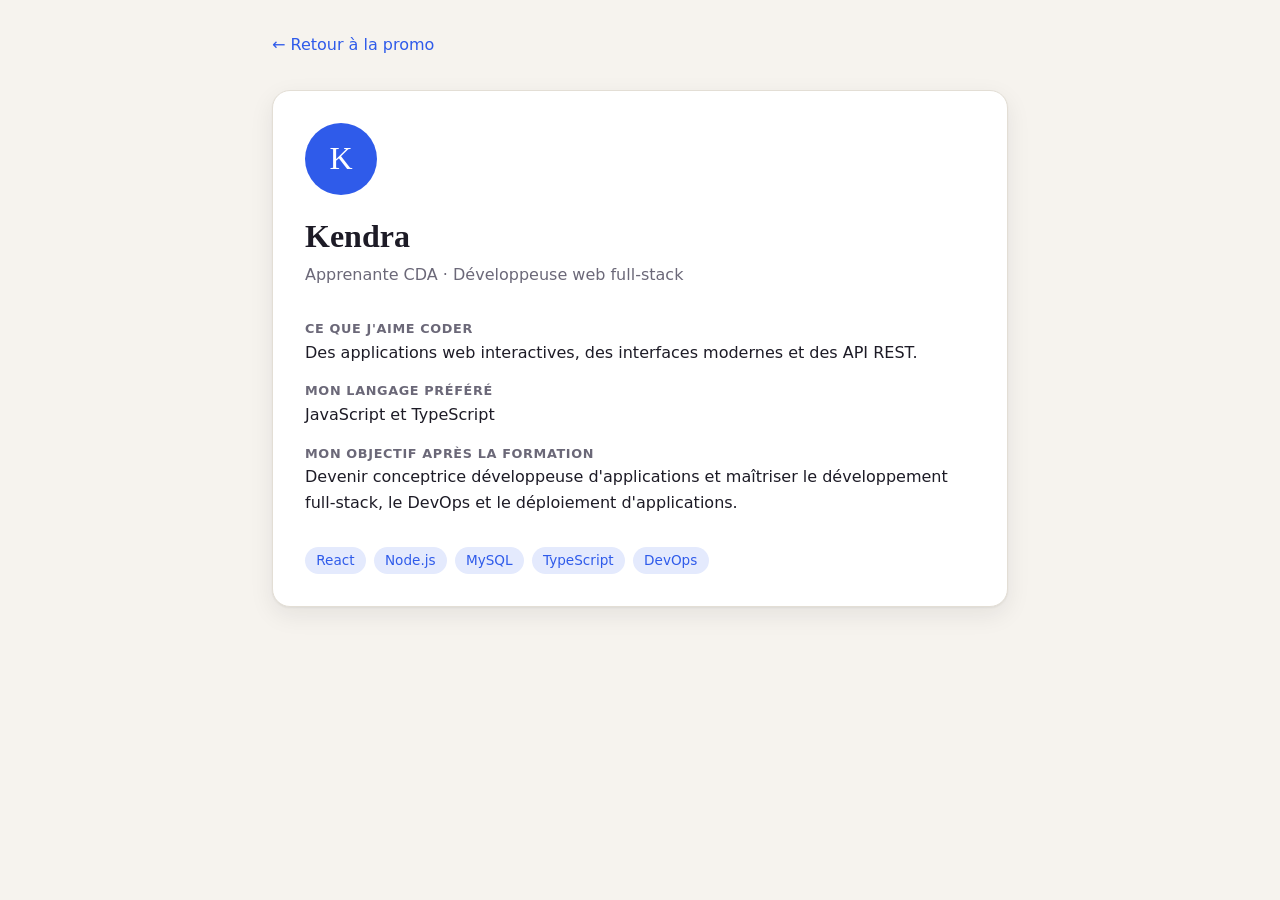
==== cartes/kendra.html @ 525cf20f "feat(cartes): ajoute la carte de Kendra" ====
<!doctype html>
<html lang="fr">
  <head>
    <meta charset="UTF-8" />
    <meta name="viewport" content="width=device-width, initial-scale=1.0" />
    <title>Kendra · Promo CDA</title>
    <link rel="stylesheet" href="../style.css" />
  </head>
  <body>
    <main class="container">
      <a class="back" href="../index.html">
        ← Retour à la promo
      </a>

      <article class="card">
        <div class="card__avatar" aria-hidden="true">K</div>

        <h1 class="card__name">Kendra</h1>

        <p class="card__role">
          Apprenante CDA · Développeuse web full-stack
        </p>

        <dl class="card__facts">
          <dt>Ce que j'aime coder</dt>
          <dd>
            Des applications web interactives,
            des interfaces modernes et des API REST.
          </dd>

          <dt>Mon langage préféré</dt>
          <dd>JavaScript et TypeScript</dd>

          <dt>Mon objectif après la formation</dt>
          <dd>
            Devenir conceptrice développeuse d'applications
            et maîtriser le développement full-stack,
            le DevOps et le déploiement d'applications.
          </dd>
        </dl>

        <ul class="card__tags">
          <li>React</li>
          <li>Node.js</li>
          <li>MySQL</li>
          <li>TypeScript</li>
          <li>DevOps</li>
        </ul>
      </article>
    </main>
  </body>
</html>
---- style.css ----
/* ==========================================================================
   Site « Promo CDA » : feuille de style commune à toutes les pages.
   Les couleurs, tailles et espacements sont définis UNE fois ci-dessous
   (variables CSS) : modifiez-les ici plutôt que dans chaque règle.
   ========================================================================== */

:root {
  --color-bg: #f6f3ee;
  --color-surface: #ffffff;
  --color-ink: #1d1b26;
  --color-muted: #6b6878;
  --color-accent: #2f5bea;
  --color-accent-soft: #e4eafd;
  --color-border: #e3ded5;

  --font-body: system-ui, -apple-system, 'Segoe UI', Roboto, sans-serif;
  --font-title: Georgia, 'Times New Roman', serif;

  --radius-s: 6px;
  --radius-l: 18px;
  --space-s: 0.5rem;
  --space-m: 1rem;
  --space-l: 2rem;
  --space-xl: 4rem;

  --shadow: 0 1px 2px rgb(29 27 38 / 6%), 0 8px 24px rgb(29 27 38 / 8%);
}

* {
  box-sizing: border-box;
}

body {
  margin: 0;
  font-family: var(--font-body);
  line-height: 1.6;
  color: var(--color-ink);
  background: var(--color-bg);
}

a {
  color: var(--color-accent);
}

a:focus-visible {
  outline: 3px solid var(--color-accent);
  outline-offset: 3px;
  border-radius: var(--radius-s);
}

.container {
  max-width: 48rem;
  margin: 0 auto;
  padding: var(--space-l) var(--space-m) var(--space-xl);
}

/* ---------- En-tête de la page d'accueil ---------------------------------- */
.hero {
  padding: var(--space-xl) var(--space-m) var(--space-l);
  text-align: center;
  background:
    radial-gradient(circle at 20% 0%, var(--color-accent-soft), transparent 60%),
    var(--color-bg);
  border-bottom: 1px solid var(--color-border);
}

.hero__kicker {
  margin: 0;
  font-size: 0.8rem;
  font-weight: 600;
  letter-spacing: 0.08em;
  text-transform: uppercase;
  color: var(--color-accent);
}

.hero__title {
  margin: var(--space-s) 0;
  font-family: var(--font-title);
  font-size: clamp(2.2rem, 6vw, 3.6rem);
  line-height: 1.1;
}

.hero__intro {
  max-width: 32rem;
  margin: 0 auto;
  color: var(--color-muted);
}

.section-title {
  font-family: var(--font-title);
  font-size: 1.5rem;
}

/* ---------- Liste des membres --------------------------------------------- */
.promo {
  display: grid;
  grid-template-columns: repeat(auto-fill, minmax(12rem, 1fr));
  gap: var(--space-m);
  padding: 0;
  list-style: none;
}

.promo a {
  display: block;
  padding: var(--space-m);
  font-weight: 600;
  text-decoration: none;
  color: var(--color-ink);
  background: var(--color-surface);
  border: 1px solid var(--color-border);
  border-radius: var(--radius-l);
  box-shadow: var(--shadow);
  transition: transform 150ms ease, border-color 150ms ease;
}

.promo a::after {
  content: ' →';
  color: var(--color-accent);
}

.promo a:hover {
  transform: translateY(-2px);
  border-color: var(--color-accent);
}

/* ---------- Carte d'un membre --------------------------------------------- */
.back {
  display: inline-block;
  margin-bottom: var(--space-l);
  text-decoration: none;
}

.card {
  padding: var(--space-l);
  background: var(--color-surface);
  border: 1px solid var(--color-border);
  border-radius: var(--radius-l);
  box-shadow: var(--shadow);
}

.card__avatar {
  display: grid;
  place-items: center;
  width: 4.5rem;
  height: 4.5rem;
  font-family: var(--font-title);
  font-size: 2rem;
  color: var(--color-surface);
  background: var(--color-accent);
  border-radius: 50%;
}

.card__name {
  margin: var(--space-m) 0 0;
  font-family: var(--font-title);
  font-size: 2rem;
}

.card__role {
  margin: 0 0 var(--space-l);
  color: var(--color-muted);
}

.card__facts dt {
  font-size: 0.8rem;
  font-weight: 600;
  letter-spacing: 0.05em;
  text-transform: uppercase;
  color: var(--color-muted);
}

.card__facts dd {
  margin: 0 0 var(--space-m);
}

.card__tags {
  display: flex;
  flex-wrap: wrap;
  gap: var(--space-s);
  padding: 0;
  margin: var(--space-l) 0 0;
  list-style: none;
}

.card__tags li {
  padding: 0.15rem 0.7rem;
  font-size: 0.85rem;
  color: var(--color-accent);
  background: var(--color-accent-soft);
  border-radius: 999px;
}

/* ---------- Pied de page --------------------------------------------------- */
.footer {
  padding: var(--space-l) var(--space-m);
  font-size: 0.85rem;
  text-align: center;
  color: var(--color-muted);
  border-top: 1px solid var(--color-border);
}

@media (prefers-reduced-motion: reduce) {
  .promo a {
    transition: none;
  }
}
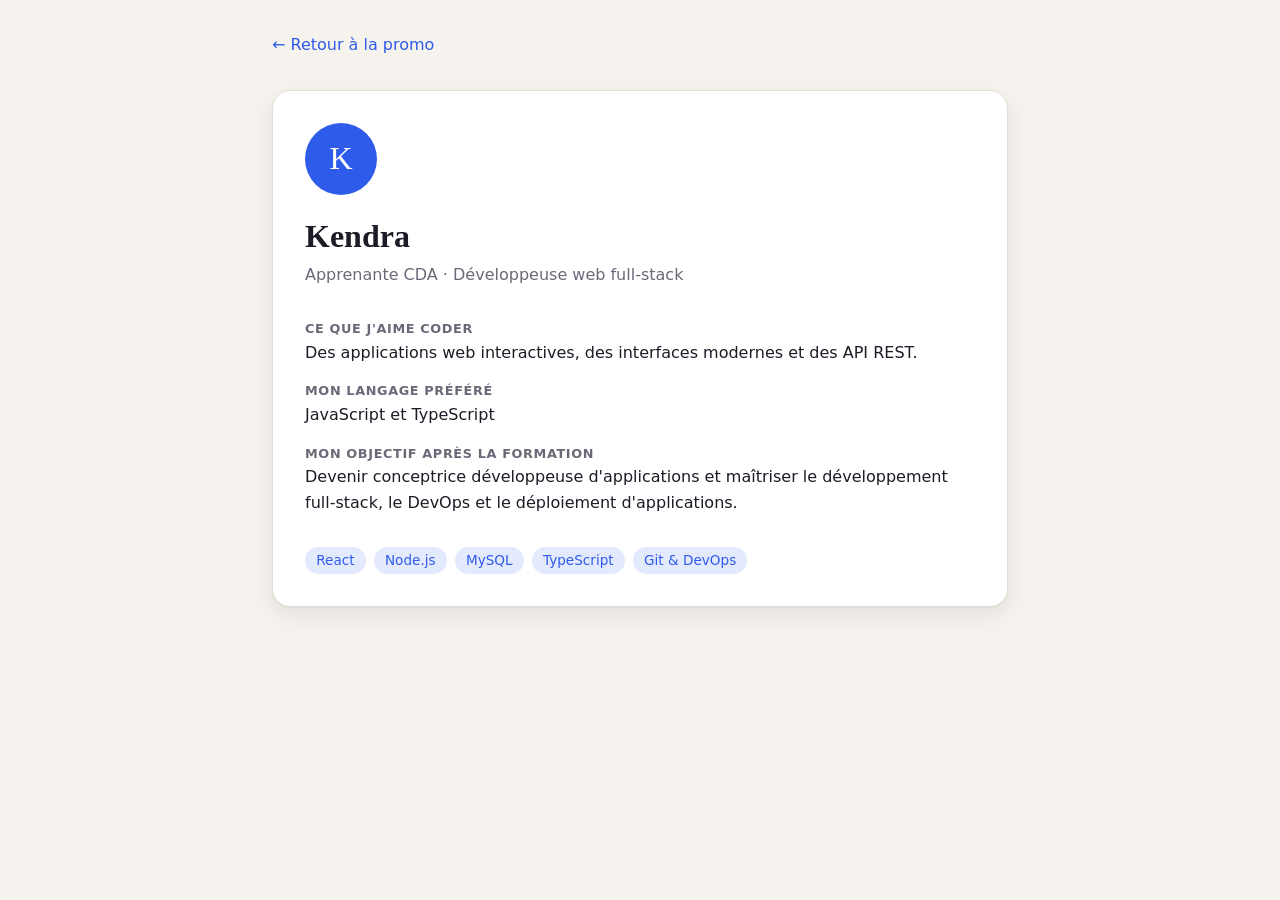
==== commit 965c531d: "fix(cartes): précise les compétences DevOps" ====
--- a/cartes/kendra.html
+++ b/cartes/kendra.html
@@ -1,53 +1,48 @@
-
 <!doctype html>
 <html lang="fr">
-  <head>
-    <meta charset="UTF-8" />
-    <meta name="viewport" content="width=device-width, initial-scale=1.0" />
-    <title>Kendra · Promo CDA</title>
-    <link rel="stylesheet" href="../style.css" />
-  </head>
-  <body>
-    <main class="container">
-      <a class="back" href="../index.html">
-        ← Retour à la promo
-      </a>
+	<head>
+		<meta charset="UTF-8" />
+		<meta name="viewport" content="width=device-width, initial-scale=1.0" />
+		<title>Kendra · Promo CDA</title>
+		<link rel="stylesheet" href="../style.css" />
+	</head>
+	<body>
+		<main class="container">
+			<a class="back" href="../index.html"> ← Retour à la promo </a>
 
-      <article class="card">
-        <div class="card__avatar" aria-hidden="true">K</div>
+			<article class="card">
+				<div class="card__avatar" aria-hidden="true">K</div>
 
-        <h1 class="card__name">Kendra</h1>
+				<h1 class="card__name">Kendra</h1>
 
-        <p class="card__role">
-          Apprenante CDA · Développeuse web full-stack
-        </p>
+				<p class="card__role">Apprenante CDA · Développeuse web full-stack</p>
 
-        <dl class="card__facts">
-          <dt>Ce que j'aime coder</dt>
-          <dd>
-            Des applications web interactives,
-            des interfaces modernes et des API REST.
-          </dd>
+				<dl class="card__facts">
+					<dt>Ce que j'aime coder</dt>
+					<dd>
+						Des applications web interactives, des interfaces modernes et des
+						API REST.
+					</dd>
 
-          <dt>Mon langage préféré</dt>
-          <dd>JavaScript et TypeScript</dd>
+					<dt>Mon langage préféré</dt>
+					<dd>JavaScript et TypeScript</dd>
 
-          <dt>Mon objectif après la formation</dt>
-          <dd>
-            Devenir conceptrice développeuse d'applications
-            et maîtriser le développement full-stack,
-            le DevOps et le déploiement d'applications.
-          </dd>
-        </dl>
+					<dt>Mon objectif après la formation</dt>
+					<dd>
+						Devenir conceptrice développeuse d'applications et maîtriser le
+						développement full-stack, le DevOps et le déploiement
+						d'applications.
+					</dd>
+				</dl>
 
-        <ul class="card__tags">
-          <li>React</li>
-          <li>Node.js</li>
-          <li>MySQL</li>
-          <li>TypeScript</li>
-          <li>DevOps</li>
-        </ul>
-      </article>
-    </main>
-  </body>
+				<ul class="card__tags">
+					<li>React</li>
+					<li>Node.js</li>
+					<li>MySQL</li>
+					<li>TypeScript</li>
+					<li>Git & DevOps</li>
+				</ul>
+			</article>
+		</main>
+	</body>
 </html>
